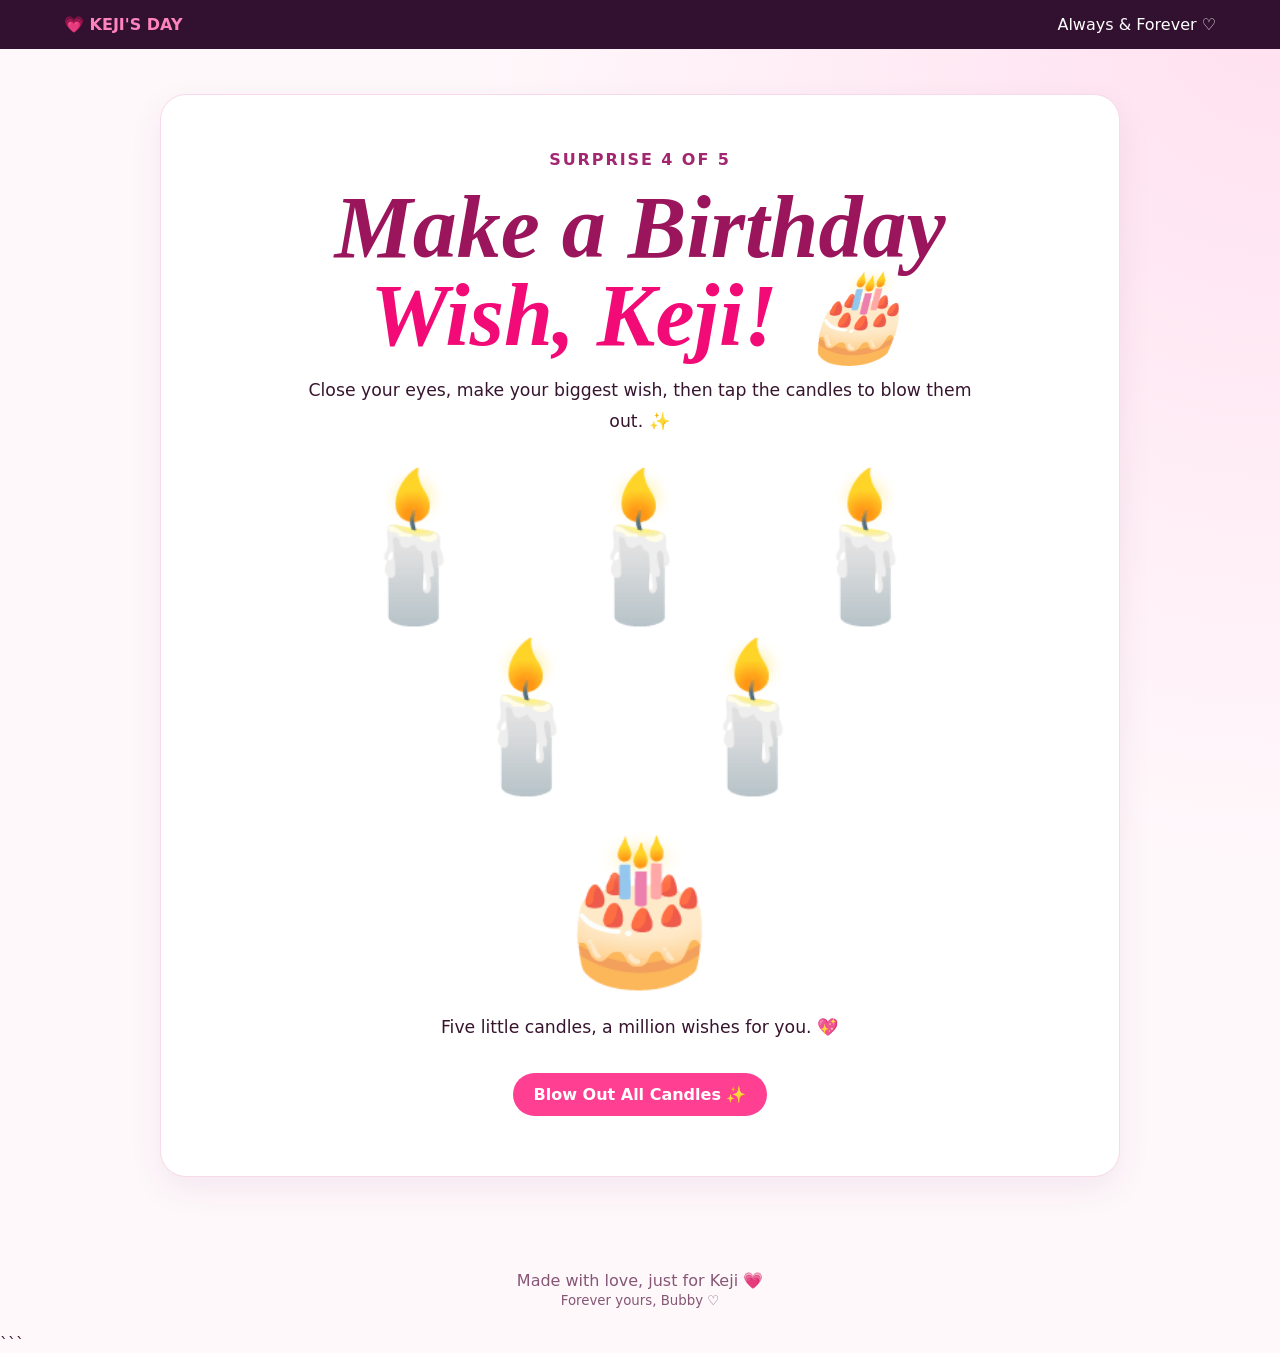
==== cake.html @ da25202b "Initial birthday website" ====
<!doctype html>
<html lang="en">

<head>
    <meta charset="utf-8">
    <meta name="viewport" content="width=device-width, initial-scale=1">
    <meta name="theme-color" content="#3b1237">

    <title>Make a Birthday Wish 🎂</title>

    <link rel="stylesheet" href="style.css">
</head>

<body>

    <nav class="nav">
        <div class="brand">💗 KEJI'S DAY</div>
        <div>Always &amp; Forever ♡</div>
    </nav>

    <main class="wrap">

        <section class="hero">

            <div class="eyebrow">Surprise 4 of 5</div>

            <h1>Make a Birthday <span>Wish, Keji! 🎂</span></h1>

            <p class="intro">
                Close your eyes, make your biggest wish, then tap the candles to blow them out. ✨
            </p>

            <div id="candles" class="art">
                🕯️ 🕯️ 🕯️ 🕯️ 🕯️
            </div>

            <div class="art">🎂</div>

            <p class="intro" id="cakeMsg">
                Five little candles, a million wishes for you. 💖
            </p>

            <button
                class="btn"
                id="wishBtn"
                onclick="makeWish()"
            >
                Blow Out All Candles ✨
            </button>

        </section>

        <div style="text-align:center; margin-top:24px">

            <!-- Hidden until the birthday wish is made -->
            <a
                class="btn"
                id="finalBtn"
                href="surprise.html"
                style="display:none"
            >
                Reveal Final Surprise →
            </a>

        </div>

    </main>

    <footer class="footer">
        Made with love, just for Keji 💗
        <br>
        <small>Forever yours, Bubby ♡</small>
    </footer>

    <div id="toast"></div>

    <script src="script.js"></script>

    <script>
        function makeWish() {

            // Blow out the candles.
            document.getElementById('candles').textContent =
                '💨 💨 💨 💨 💨';

            // Display the birthday wish message.
            document.getElementById('cakeMsg').textContent =
                'Wish made! May your dreams come true, Keji! 🎉💖';

            // Update the button.
            const wishBtn = document.getElementById('wishBtn');
            wishBtn.textContent = 'Wish Made! 💖';
            wishBtn.disabled = true;

            // Reveal the final surprise button.
            document.getElementById('finalBtn').style.display =
                'inline-block';

            // Celebrate!
            if (typeof confetti === 'function') {
                confetti(35);
            }
        }
    </script>

</body>
</html>
```
---- style.css ----
*{box-sizing:border-box}html{scroll-behavior:smooth}body{margin:0;font-family:ui-rounded,"Trebuchet MS",system-ui,sans-serif;color:#37152f;background:radial-gradient(ellipse at top right,#ffe0ef,transparent 45%),#fff8fb;min-height:100vh}.nav{background:#32102f;color:#fff;padding:15px 5%;display:flex;justify-content:space-between;align-items:center;gap:14px;flex-wrap:wrap}.brand{font-weight:900;color:#ff83bd}.navlinks{display:flex;gap:8px;flex-wrap:wrap}.nav a{color:#fff;text-decoration:none;padding:8px 12px;border-radius:22px;font-size:.9rem}.nav a:hover,.nav a.active{background:#ffffff24}.wrap{max-width:1000px;margin:auto;padding:45px 20px}.hero,.panel{background:#fff;border:1px solid #f7d9e9;border-radius:26px;padding:clamp(24px,5vw,55px);box-shadow:0 12px 35px #41133812;text-align:center}.eyebrow{color:#a32670;font-weight:800;letter-spacing:.12em;text-transform:uppercase}.hero h1{font-family:Georgia,serif;font-style:italic;font-size:clamp(2.8rem,8vw,5.5rem);line-height:1;color:#9b155d;margin:15px 0}.hero h1 span{display:block;color:#f20b76}.art{font-size:clamp(5rem,15vw,9rem);margin:20px}.intro{font-size:1.08rem;line-height:1.8;max-width:700px;margin:15px auto 25px}.btn{display:inline-block;border:0;text-decoration:none;background:#ff3f91;color:white;padding:12px 21px;border-radius:30px;font-weight:800;cursor:pointer;font:inherit;font-weight:800;margin:5px}.btn.alt{background:#874bb4}.btn.dark{background:#411338}.grid{display:grid;grid-template-columns:repeat(auto-fit,minmax(220px,1fr));gap:15px;margin:25px 0}.card{background:#fff0f7;padding:22px;border-radius:20px}.card .art{font-size:3.5rem;margin:5px}.letter{display:none;background:#fff0f7;border-radius:20px;padding:22px;margin:20px auto;max-width:720px;line-height:1.8}.letter.show{display:block}.hearts{display:flex;justify-content:center;gap:12px;flex-wrap:wrap;min-height:90px}.heart{font-size:2.7rem;border:0;background:transparent;cursor:pointer}.candle{font-size:3.5rem;border:0;background:transparent;cursor:pointer}.muted{color:#76516c}.footer{text-align:center;padding:25px;color:#865675}.progress{height:8px;background:#f7d9e9;border-radius:20px;overflow:hidden;max-width:500px;margin:18px auto}.progress span{display:block;height:100%;background:#ff3f91;width:0;transition:width .2s}#toast{position:fixed;bottom:20px;left:50%;transform:translateX(-50%);background:#35112f;color:#fff;padding:12px 20px;border-radius:30px;display:none;z-index:10}#toast.show{display:block}@media(max-width:560px){.nav{justify-content:center}.navlinks{justify-content:center}.wrap{padding:25px 13px}}
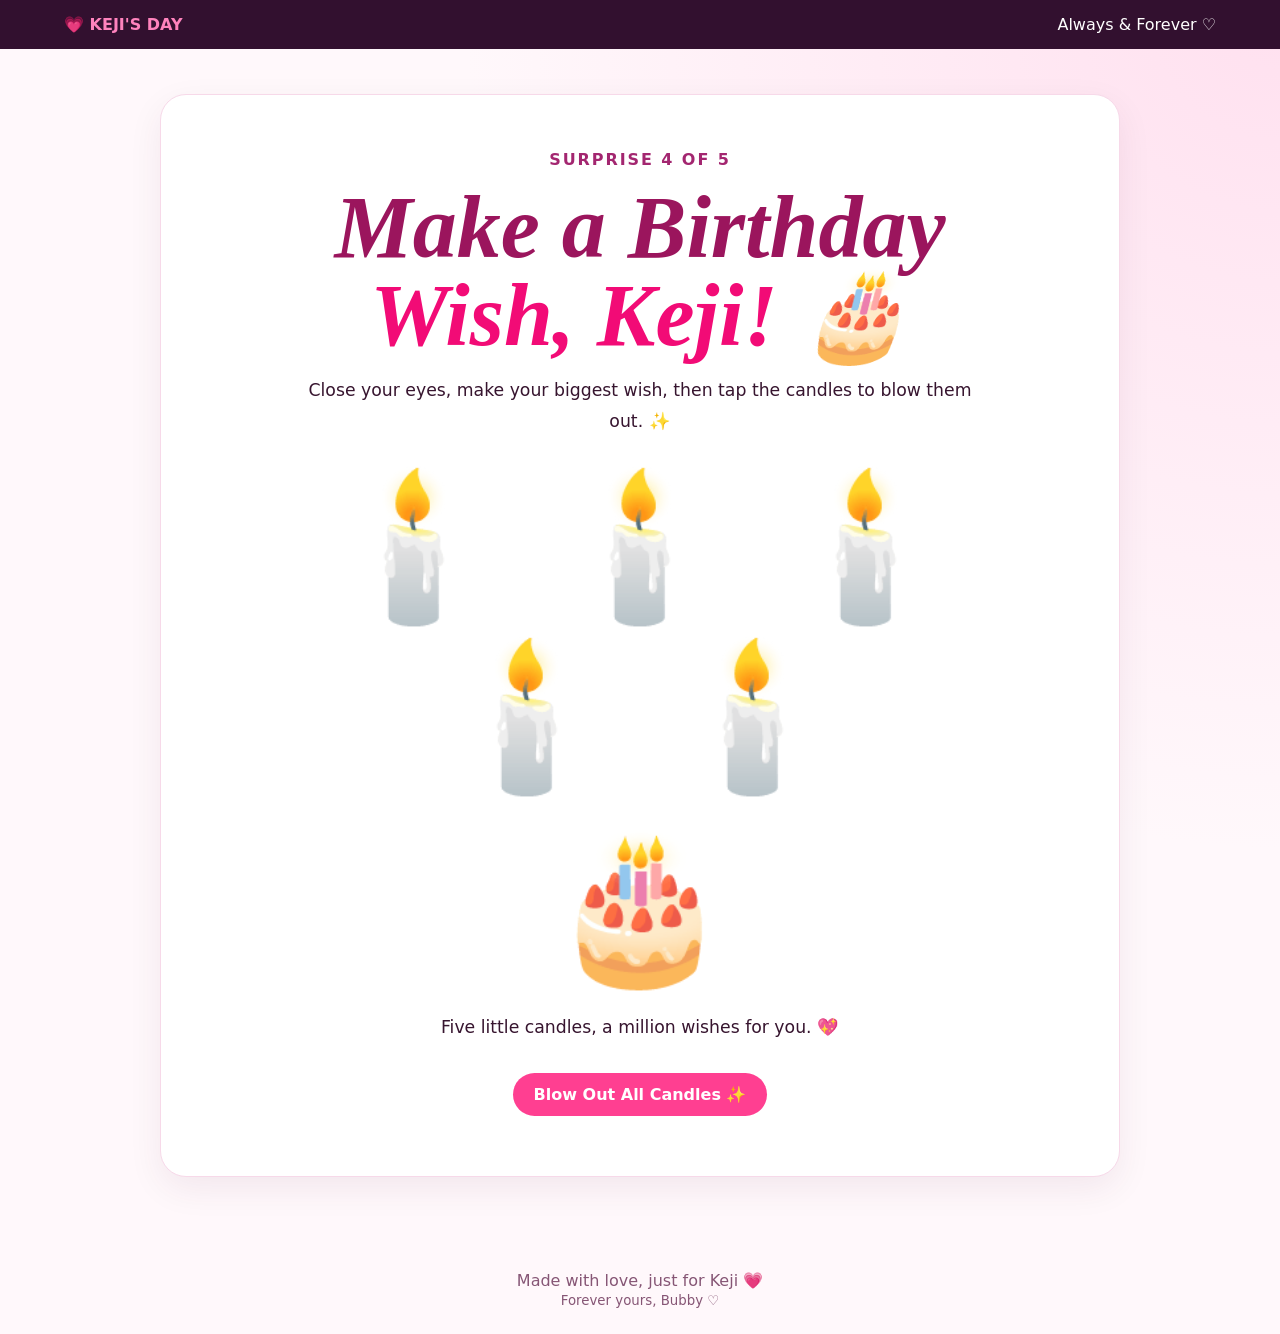
==== commit 4da42d71: "Update birthday pages" ====
--- a/cake.html
+++ b/cake.html
@@ -106,4 +106,4 @@
 
 </body>
 </html>
-```
+
